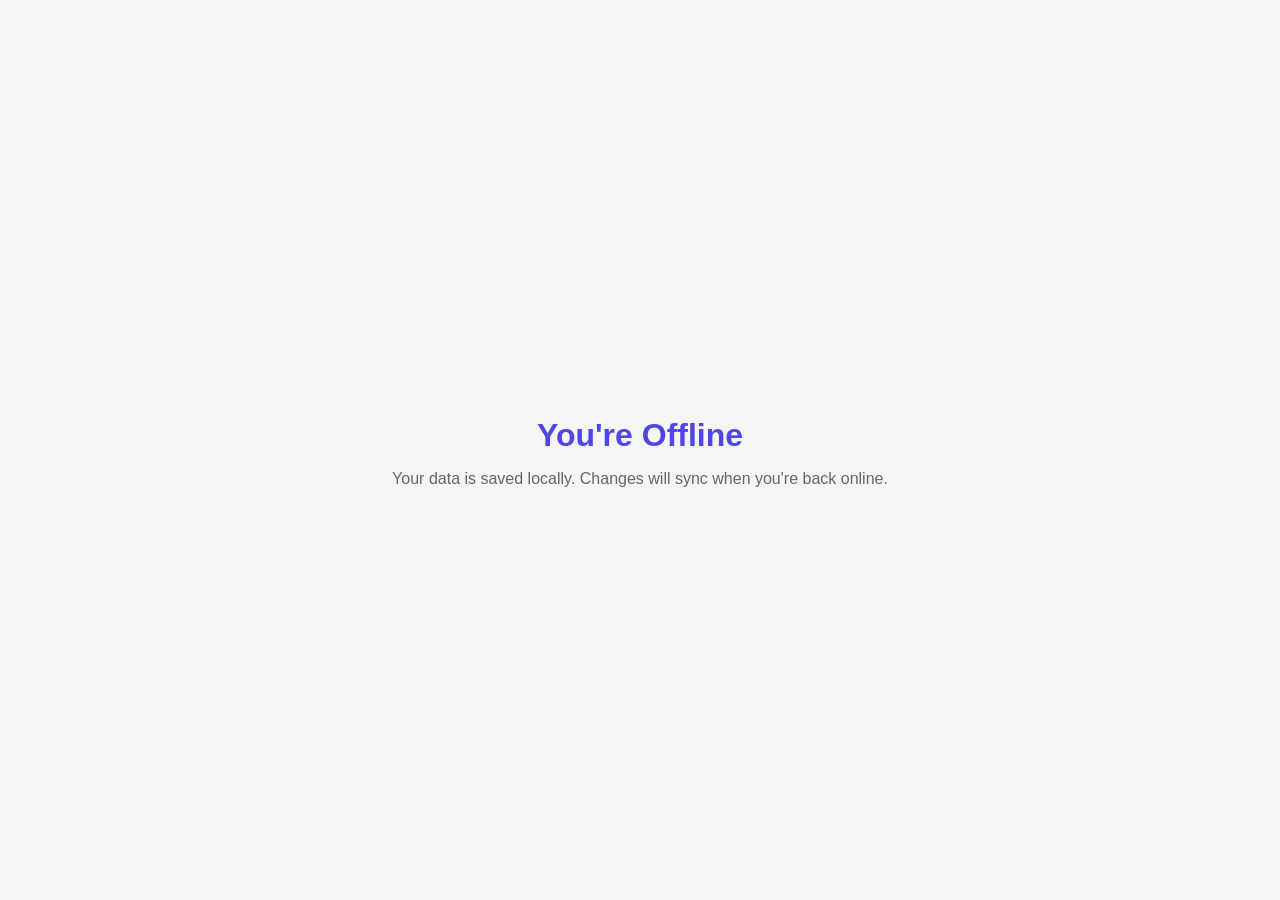
==== frontend/public/offline.html @ 88054d52 "Initial project import and backend auth fix" ====
<!DOCTYPE html>
<html lang="en">
<head>
  <meta charset="UTF-8">
  <meta name="viewport" content="width=device-width, initial-scale=1.0">
  <title>Offline - IntentNet</title>
  <style>
    body {
      font-family: -apple-system, BlinkMacSystemFont, 'Segoe UI', Roboto, sans-serif;
      display: flex;
      justify-content: center;
      align-items: center;
      min-height: 100vh;
      margin: 0;
      background: #f5f5f5;
      text-align: center;
    }
    .container { padding: 2rem; }
    h1 { color: #4F46E5; margin-bottom: 1rem; }
    p { color: #666; }
  </style>
</head>
<body>
  <div class="container">
    <h1>You're Offline</h1>
    <p>Your data is saved locally. Changes will sync when you're back online.</p>
  </div>
</body>
</html>
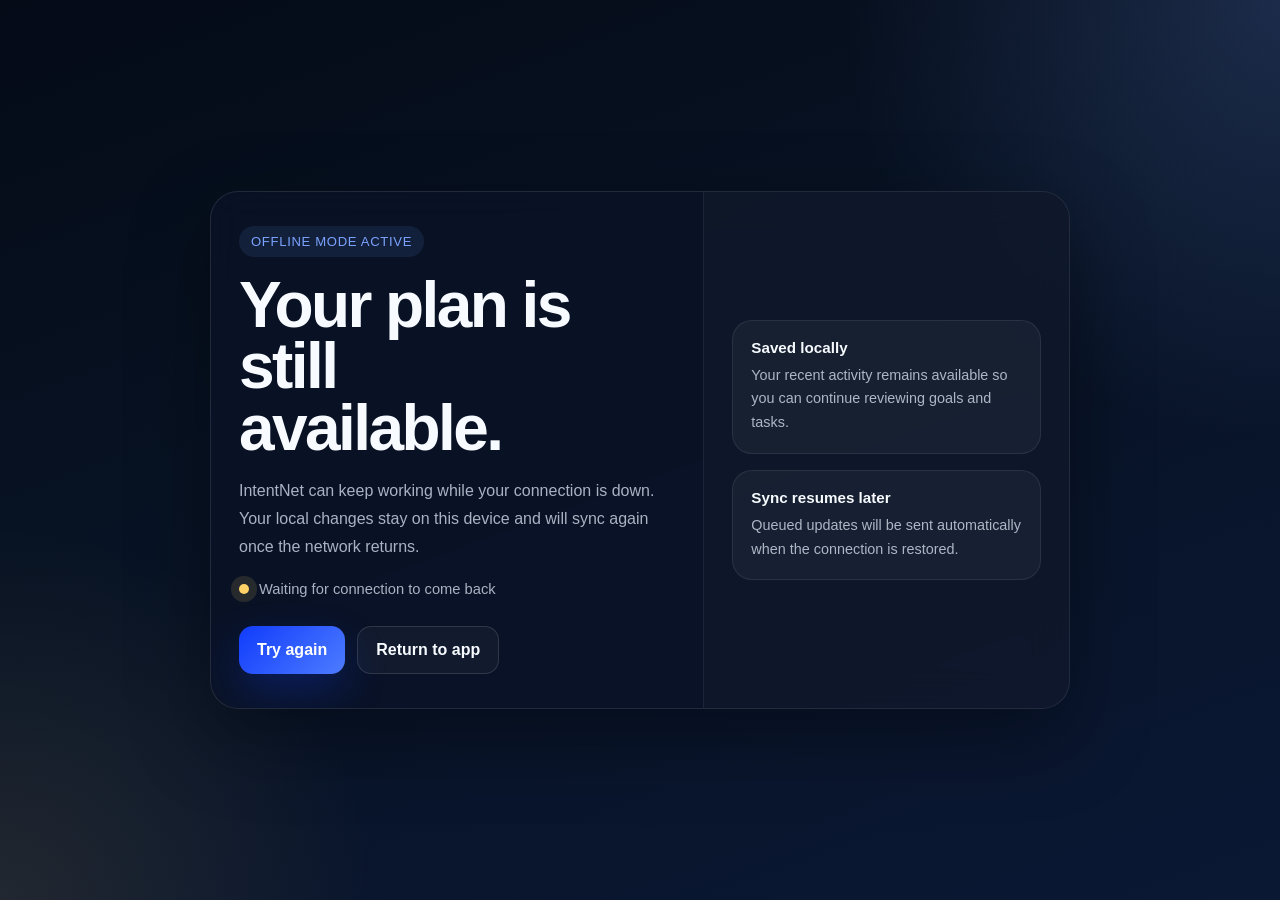
==== commit de03ebb0: "Polish public app and offline HTML" ====
--- a/frontend/public/offline.html
+++ b/frontend/public/offline.html
@@ -3,27 +3,240 @@
 <head>
   <meta charset="UTF-8">
   <meta name="viewport" content="width=device-width, initial-scale=1.0">
-  <title>Offline - IntentNet</title>
+  <meta name="theme-color" content="#113cfc">
+  <meta name="description" content="IntentNet offline experience">
+  <title>Offline | IntentNet</title>
   <style>
+    :root {
+      --bg: #071223;
+      --panel: rgba(10, 19, 39, 0.82);
+      --border: rgba(255, 255, 255, 0.1);
+      --text: #f7fbff;
+      --muted: rgba(233, 240, 255, 0.72);
+      --accent: #113cfc;
+      --accent-soft: #7aa2ff;
+      --warm: #ffd166;
+      --font: "Avenir Next", "Segoe UI Variable", "Helvetica Neue", sans-serif;
+      --shadow: 0 28px 80px rgba(0, 0, 0, 0.35);
+    }
+
+    * {
+      box-sizing: border-box;
+    }
+
     body {
-      font-family: -apple-system, BlinkMacSystemFont, 'Segoe UI', Roboto, sans-serif;
-      display: flex;
-      justify-content: center;
-      align-items: center;
       min-height: 100vh;
       margin: 0;
-      background: #f5f5f5;
-      text-align: center;
-    }
-    .container { padding: 2rem; }
-    h1 { color: #4F46E5; margin-bottom: 1rem; }
-    p { color: #666; }
+      display: grid;
+      place-items: center;
+      padding: 24px;
+      font-family: var(--font);
+      color: var(--text);
+      background:
+        radial-gradient(circle at top right, rgba(122, 162, 255, 0.18), transparent 28%),
+        radial-gradient(circle at bottom left, rgba(255, 209, 102, 0.1), transparent 24%),
+        linear-gradient(160deg, #050b17 0%, #071223 40%, #0b1834 100%);
+    }
+
+    .offline-shell {
+      width: min(100%, 860px);
+      border-radius: 28px;
+      border: 1px solid var(--border);
+      background: var(--panel);
+      backdrop-filter: blur(18px);
+      box-shadow: var(--shadow);
+      overflow: hidden;
+    }
+
+    .offline-grid {
+      display: grid;
+      grid-template-columns: minmax(0, 1.15fr) minmax(280px, 0.85fr);
+    }
+
+    .offline-copy,
+    .offline-side {
+      padding: 34px 28px;
+    }
+
+    .offline-copy {
+      border-right: 1px solid rgba(255, 255, 255, 0.08);
+    }
+
+    .eyebrow {
+      display: inline-flex;
+      align-items: center;
+      gap: 10px;
+      padding: 8px 12px;
+      border-radius: 999px;
+      margin-bottom: 18px;
+      color: var(--accent-soft);
+      background: rgba(122, 162, 255, 0.1);
+      font-size: 0.82rem;
+      letter-spacing: 0.05em;
+      text-transform: uppercase;
+    }
+
+    h1 {
+      margin: 0;
+      font-size: clamp(2.2rem, 6vw, 4rem);
+      line-height: 0.96;
+      letter-spacing: -0.04em;
+      max-width: 10ch;
+    }
+
+    p {
+      margin: 18px 0 0;
+      color: var(--muted);
+      font-size: 1rem;
+      line-height: 1.75;
+      max-width: 58ch;
+    }
+
+    .action-row {
+      display: flex;
+      flex-wrap: wrap;
+      gap: 12px;
+      margin-top: 28px;
+    }
+
+    .button {
+      display: inline-flex;
+      align-items: center;
+      justify-content: center;
+      min-height: 48px;
+      padding: 0 18px;
+      border-radius: 14px;
+      font-weight: 600;
+      text-decoration: none;
+      transition: transform 0.2s ease, background 0.2s ease, border-color 0.2s ease;
+    }
+
+    .button:hover {
+      transform: translateY(-1px);
+    }
+
+    .button-primary {
+      color: white;
+      background: linear-gradient(135deg, var(--accent) 0%, #4d7cff 100%);
+      box-shadow: 0 18px 40px rgba(17, 60, 252, 0.25);
+    }
+
+    .button-secondary {
+      color: var(--text);
+      border: 1px solid rgba(255, 255, 255, 0.12);
+      background: rgba(255, 255, 255, 0.04);
+    }
+
+    .offline-side {
+      display: grid;
+      align-content: center;
+      gap: 16px;
+      background: rgba(255, 255, 255, 0.02);
+    }
+
+    .side-card {
+      padding: 18px;
+      border-radius: 20px;
+      border: 1px solid rgba(255, 255, 255, 0.08);
+      background: rgba(255, 255, 255, 0.04);
+    }
+
+    .side-card strong {
+      display: block;
+      margin-bottom: 8px;
+      font-size: 0.95rem;
+    }
+
+    .side-card span {
+      color: var(--muted);
+      font-size: 0.9rem;
+      line-height: 1.65;
+    }
+
+    .status-row {
+      display: inline-flex;
+      align-items: center;
+      gap: 10px;
+      margin-top: 20px;
+      color: var(--muted);
+      font-size: 0.92rem;
+    }
+
+    .status-dot {
+      width: 10px;
+      height: 10px;
+      border-radius: 50%;
+      background: var(--warm);
+      box-shadow: 0 0 0 8px rgba(255, 209, 102, 0.12);
+    }
+
+    @media (max-width: 820px) {
+      .offline-grid {
+        grid-template-columns: 1fr;
+      }
+
+      .offline-copy {
+        border-right: 0;
+        border-bottom: 1px solid rgba(255, 255, 255, 0.08);
+      }
+    }
+
+    @media (max-width: 560px) {
+      body {
+        padding: 16px;
+      }
+
+      .offline-copy,
+      .offline-side {
+        padding: 22px 18px;
+      }
+
+      h1 {
+        max-width: none;
+      }
+
+      .action-row {
+        flex-direction: column;
+      }
+
+      .button {
+        width: 100%;
+      }
+    }
   </style>
 </head>
 <body>
-  <div class="container">
-    <h1>You're Offline</h1>
-    <p>Your data is saved locally. Changes will sync when you're back online.</p>
-  </div>
+  <main class="offline-shell">
+    <section class="offline-grid">
+      <div class="offline-copy">
+        <div class="eyebrow">Offline Mode Active</div>
+        <h1>Your plan is still available.</h1>
+        <p>
+          IntentNet can keep working while your connection is down. Your local changes stay on this device and will sync again once the network returns.
+        </p>
+
+        <div class="status-row">
+          <span class="status-dot" aria-hidden="true"></span>
+          Waiting for connection to come back
+        </div>
+
+        <div class="action-row">
+          <a class="button button-primary" href="/" onclick="window.location.reload(); return false;">Try again</a>
+          <a class="button button-secondary" href="/">Return to app</a>
+        </div>
+      </div>
+
+      <aside class="offline-side" aria-label="Offline details">
+        <div class="side-card">
+          <strong>Saved locally</strong>
+          <span>Your recent activity remains available so you can continue reviewing goals and tasks.</span>
+        </div>
+        <div class="side-card">
+          <strong>Sync resumes later</strong>
+          <span>Queued updates will be sent automatically when the connection is restored.</span>
+        </div>
+      </aside>
+    </section>
+  </main>
 </body>
 </html>
